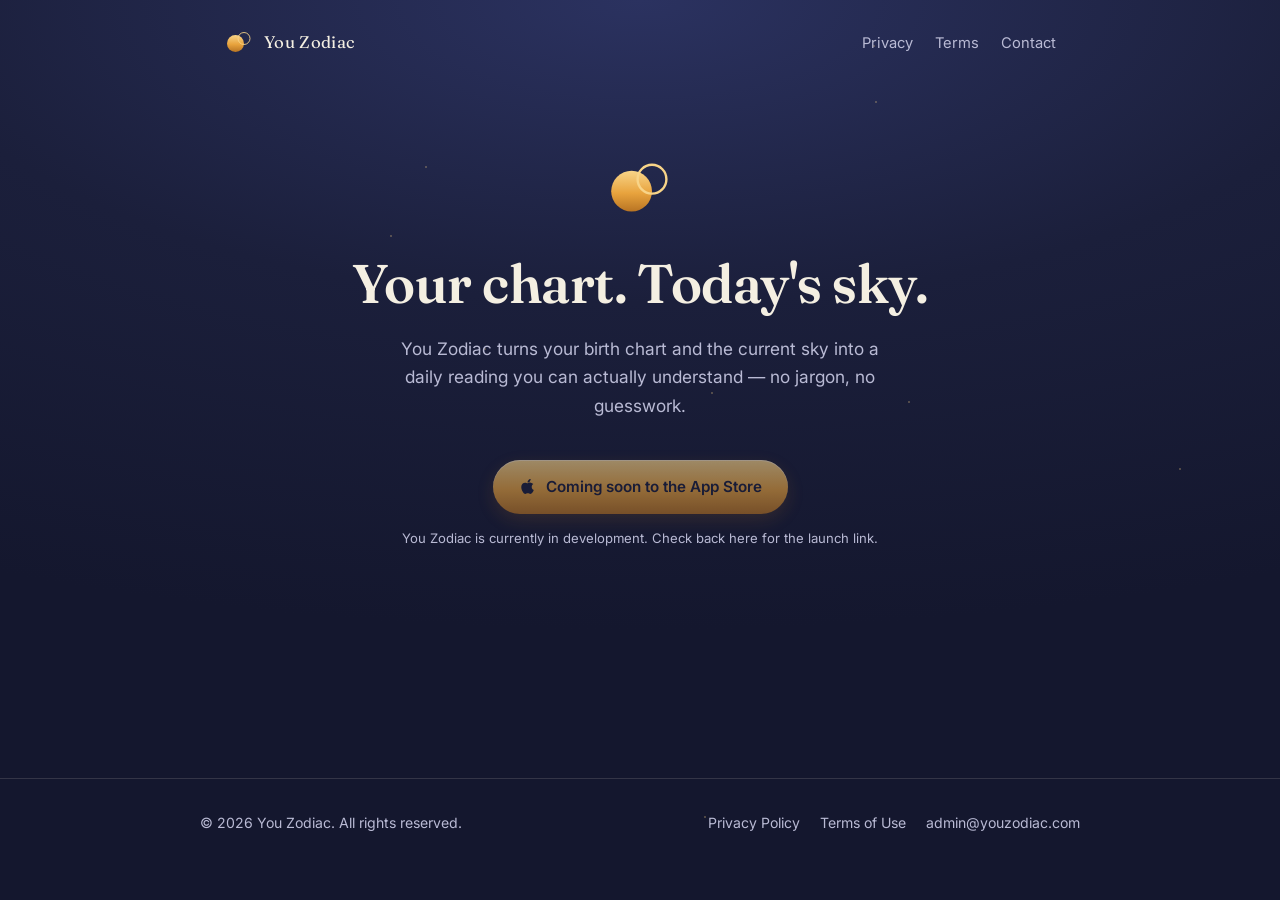
==== index.html @ ca14d766 "Add files via upload" ====
<!DOCTYPE html>
<html lang="en">
<head>
<meta charset="UTF-8">
<meta name="viewport" content="width=device-width, initial-scale=1.0">
<title>You Zodiac — Your chart, your sky, every day</title>
<meta name="description" content="You Zodiac is a personal astrology app: your birth chart, today's sky, compatibility readings, and a plain-English astrology glossary — all in one place.">
<link rel="preconnect" href="https://fonts.googleapis.com">
<link rel="preconnect" href="https://fonts.gstatic.com" crossorigin>
<link href="https://fonts.googleapis.com/css2?family=Fraunces:opsz,wght@9..144,400;9..144,600;9..144,700&family=Inter:wght@400;500;600;700&display=swap" rel="stylesheet">
<style>
/* ============================================================
   YOU ZODIAC — shared site styles
   Midnight & Marigold theme, per approved app design tokens
   ============================================================ */

:root {
  --bg-top: #2B3260;
  --bg-mid: #1B1F3B;
  --bg-deep: #14172E;

  --gold-light: #F8D488;
  --gold-mid: #E8A33D;
  --gold-deep: #B87423;

  --ink: #F4EFE2;
  --ink-dim: #B9BAD4;
  --navy-on-gold: #1B1F3B;

  --hairline: rgba(244, 239, 226, 0.14);

  --font-display: 'Fraunces', 'Iowan Old Style', Georgia, serif;
  --font-body: 'Inter', -apple-system, BlinkMacSystemFont, sans-serif;

  --max-w: 880px;
}

* { box-sizing: border-box; }

html { scroll-behavior: smooth; }

body {
  margin: 0;
  background:
    radial-gradient(120% 70% at 50% 0%, var(--bg-top) 0%, var(--bg-mid) 48%, var(--bg-deep) 100%);
  background-attachment: fixed;
  color: var(--ink);
  font-family: var(--font-body);
  font-size: 17px;
  line-height: 1.65;
  -webkit-font-smoothing: antialiased;
  min-height: 100vh;
}

a { color: var(--gold-light); text-decoration: none; }
a:hover { color: var(--gold-mid); text-decoration: underline; }
a:focus-visible,
button:focus-visible {
  outline: 2px solid var(--gold-light);
  outline-offset: 3px;
  border-radius: 4px;
}

h1, h2, h3 {
  font-family: var(--font-display);
  font-weight: 600;
  color: var(--ink);
  letter-spacing: -0.01em;
}

/* ---------- starfield ---------- */
.starfield {
  position: fixed;
  inset: 0;
  overflow: hidden;
  pointer-events: none;
  z-index: 0;
}
.starfield span {
  position: absolute;
  width: 2px;
  height: 2px;
  border-radius: 50%;
  background: var(--gold-light);
  opacity: 0.35;
  animation: twinkle 5.5s ease-in-out infinite;
}
@keyframes twinkle {
  0%, 100% { opacity: 0.15; }
  50% { opacity: 0.75; }
}
@media (prefers-reduced-motion: reduce) {
  .starfield span { animation: none; opacity: 0.35; }
  html { scroll-behavior: auto; }
}

/* ---------- layout shell ---------- */
.wrap {
  position: relative;
  z-index: 1;
  max-width: var(--max-w);
  margin: 0 auto;
  padding: 0 24px;
}

header.site-header {
  position: relative;
  z-index: 1;
  display: flex;
  align-items: center;
  justify-content: space-between;
  max-width: var(--max-w);
  margin: 0 auto;
  padding: 28px 24px 0;
}

.brand-mark { display: flex; align-items: center; gap: 10px; }
.brand-mark svg { display: block; }
.brand-wordmark {
  font-family: var(--font-display);
  font-size: 1.05rem;
  letter-spacing: 0.02em;
  color: var(--ink);
}

nav.top-nav { display: flex; gap: 22px; font-size: 0.92rem; }
nav.top-nav a { color: var(--ink-dim); }
nav.top-nav a:hover { color: var(--gold-light); }

/* ---------- footer ---------- */
footer.site-footer {
  position: relative;
  z-index: 1;
  border-top: 1px solid var(--hairline);
  margin-top: 96px;
  padding: 32px 24px 48px;
}
.footer-inner {
  max-width: var(--max-w);
  margin: 0 auto;
  display: flex;
  flex-wrap: wrap;
  gap: 16px 28px;
  align-items: center;
  justify-content: space-between;
  color: var(--ink-dim);
  font-size: 0.88rem;
}
.footer-links { display: flex; gap: 20px; flex-wrap: wrap; }
.footer-links a { color: var(--ink-dim); }
.footer-links a:hover { color: var(--gold-light); }

/* ---------- buttons ---------- */
.btn-gold {
  display: inline-flex;
  align-items: center;
  gap: 10px;
  padding: 14px 26px;
  border-radius: 999px;
  font-family: var(--font-body);
  font-weight: 600;
  font-size: 0.95rem;
  color: var(--navy-on-gold);
  background: linear-gradient(180deg, var(--gold-light) 0%, var(--gold-mid) 55%, var(--gold-deep) 100%);
  box-shadow:
    inset 0 1px 0 rgba(255,255,255,0.45),
    0 6px 18px rgba(184, 116, 35, 0.28);
  text-decoration: none;
}
.btn-gold:hover { text-decoration: none; filter: brightness(1.04); }
.btn-gold[aria-disabled="true"] {
  opacity: 0.6;
  cursor: default;
  pointer-events: none;
}
.btn-gold .sub {
  font-weight: 400;
  opacity: 0.85;
  font-size: 0.82em;
}

/* ---------- legal page layout ---------- */
main.legal {
  position: relative;
  z-index: 1;
  max-width: var(--max-w);
  margin: 0 auto;
  padding: 56px 24px 40px;
}
.legal .eyebrow {
  text-transform: uppercase;
  letter-spacing: 0.14em;
  font-size: 0.78rem;
  color: var(--gold-light);
  margin-bottom: 14px;
}
.legal h1 { font-size: clamp(1.9rem, 4vw, 2.5rem); margin: 0 0 8px; }
.legal .updated { color: var(--ink-dim); font-size: 0.9rem; margin-bottom: 44px; }
.legal section { margin-bottom: 36px; }
.legal h2 {
  font-size: 1.15rem;
  display: flex;
  gap: 12px;
  align-items: baseline;
  margin-bottom: 12px;
}
.legal h2 .num {
  font-family: var(--font-body);
  color: var(--gold-mid);
  font-weight: 700;
  font-size: 0.95rem;
}
.legal p, .legal li { color: var(--ink); }
.legal p { margin: 0 0 14px; }
.legal ul { padding-left: 20px; margin: 0 0 14px; }
.legal li { margin-bottom: 8px; }
.legal a.inline { text-decoration: underline; }
.legal-note {
  border: 1px solid var(--hairline);
  border-radius: 12px;
  padding: 18px 20px;
  background: rgba(244, 239, 226, 0.03);
  font-size: 0.92rem;
  color: var(--ink-dim);
}

@media (max-width: 560px) {
  nav.top-nav { gap: 14px; font-size: 0.85rem; }
  header.site-header { padding-top: 22px; }
}

</style>
</head>
<body>

<div class="starfield" aria-hidden="true" id="starfield"></div>

<header class="site-header">
  <div class="brand-mark">
    <svg width="30" height="30" viewBox="0 0 120 120" aria-hidden="true">
      <circle cx="46" cy="62" r="34" fill="url(#gGoldHeader)"/>
      <circle cx="80" cy="42" r="24" fill="none" stroke="#F8D488" stroke-width="3.5"/>
      <defs>
        <linearGradient id="gGoldHeader" x1="0" y1="0" x2="0" y2="1">
          <stop offset="0%" stop-color="#F8D488"/>
          <stop offset="55%" stop-color="#E8A33D"/>
          <stop offset="100%" stop-color="#B87423"/>
        </linearGradient>
      </defs>
    </svg>
    <span class="brand-wordmark">You Zodiac</span>
  </div>
  <nav class="top-nav" aria-label="Primary">
    <a href="privacy.html">Privacy</a>
    <a href="terms.html">Terms</a>
    <a href="#contact">Contact</a>
  </nav>
</header>

<main>
  <section class="wrap" style="padding-top: 96px; padding-bottom: 120px; text-align: center;">
    <div class="eyebrow-mark" aria-hidden="true" style="margin-bottom: 28px; display:flex; justify-content:center;">
      <svg width="72" height="72" viewBox="0 0 120 120">
        <circle cx="46" cy="62" r="34" fill="url(#gGoldHero)"/>
        <circle cx="80" cy="42" r="24" fill="none" stroke="#F8D488" stroke-width="4"/>
        <defs>
          <linearGradient id="gGoldHero" x1="0" y1="0" x2="0" y2="1">
            <stop offset="0%" stop-color="#F8D488"/>
            <stop offset="55%" stop-color="#E8A33D"/>
            <stop offset="100%" stop-color="#B87423"/>
          </linearGradient>
        </defs>
      </svg>
    </div>

    <h1 style="font-size: clamp(2.2rem, 6vw, 3.4rem); line-height: 1.12; max-width: 720px; margin: 0 auto 20px;">
      Your chart. Today's sky.
    </h1>
    <p style="max-width: 520px; margin: 0 auto 40px; color: var(--ink-dim); font-size: 1.08rem;">
      You Zodiac turns your birth chart and the current sky into a daily
      reading you can actually understand — no jargon, no guesswork.
    </p>

    <a class="btn-gold" href="#" aria-disabled="true" onclick="return false;">
      <svg width="17" height="17" viewBox="0 0 384 512" aria-hidden="true" fill="var(--navy-on-gold)">
        <path d="M318.7 268.7c-.2-36.7 16.4-64.4 50-84.8-18.8-26.9-47.2-41.7-84.7-44.6-35.5-2.8-74.3 20.7-88.5 20.7-15 0-49.4-19.7-76.4-19.7C63.3 141 4 184.8 4 273.5q0 39.3 14.4 81.2c12.8 36.7 59 126.7 107.2 125.2 25.2-.6 43-17.9 75.8-17.9 31.8 0 48.3 17.9 76.4 17.9 48.6-.7 90.4-82.5 102.6-119.3-65.2-30.7-61.7-90-61.7-91.9zm-56.6-164.2c27.3-32.4 24.8-61.9 24-72.5-24.1 1.4-52 16.4-67.9 34.9-17.5 19.8-27.8 44.3-25.6 71.9 26.1 2 49.9-11.4 69.5-34.3z"/>
      </svg>
      <span>
        Coming soon to the App Store
      </span>
    </a>
    <p style="color: var(--ink-dim); font-size: 0.82rem; margin-top: 14px;">
      You Zodiac is currently in development. Check back here for the launch link.
    </p>
  </section>

</main>

<footer class="site-footer" id="contact">
  <div class="footer-inner">
    <span>© 2026 You Zodiac. All rights reserved.</span>
    <div class="footer-links">
      <a href="privacy.html">Privacy Policy</a>
      <a href="terms.html">Terms of Use</a>
      <a href="mailto:admin@youzodiac.com">admin@youzodiac.com</a>
    </div>
  </div>
</footer>

<script>
  // Gentle starfield — respects prefers-reduced-motion via CSS
  var field = document.getElementById('starfield');
  var count = 9;
  for (var i = 0; i < count; i++) {
    var s = document.createElement('span');
    s.style.top = (Math.random() * 90 + 2) + '%';
    s.style.left = (Math.random() * 96 + 2) + '%';
    s.style.animationDelay = (Math.random() * 5) + 's';
    field.appendChild(s);
  }
</script>

</body>
</html>
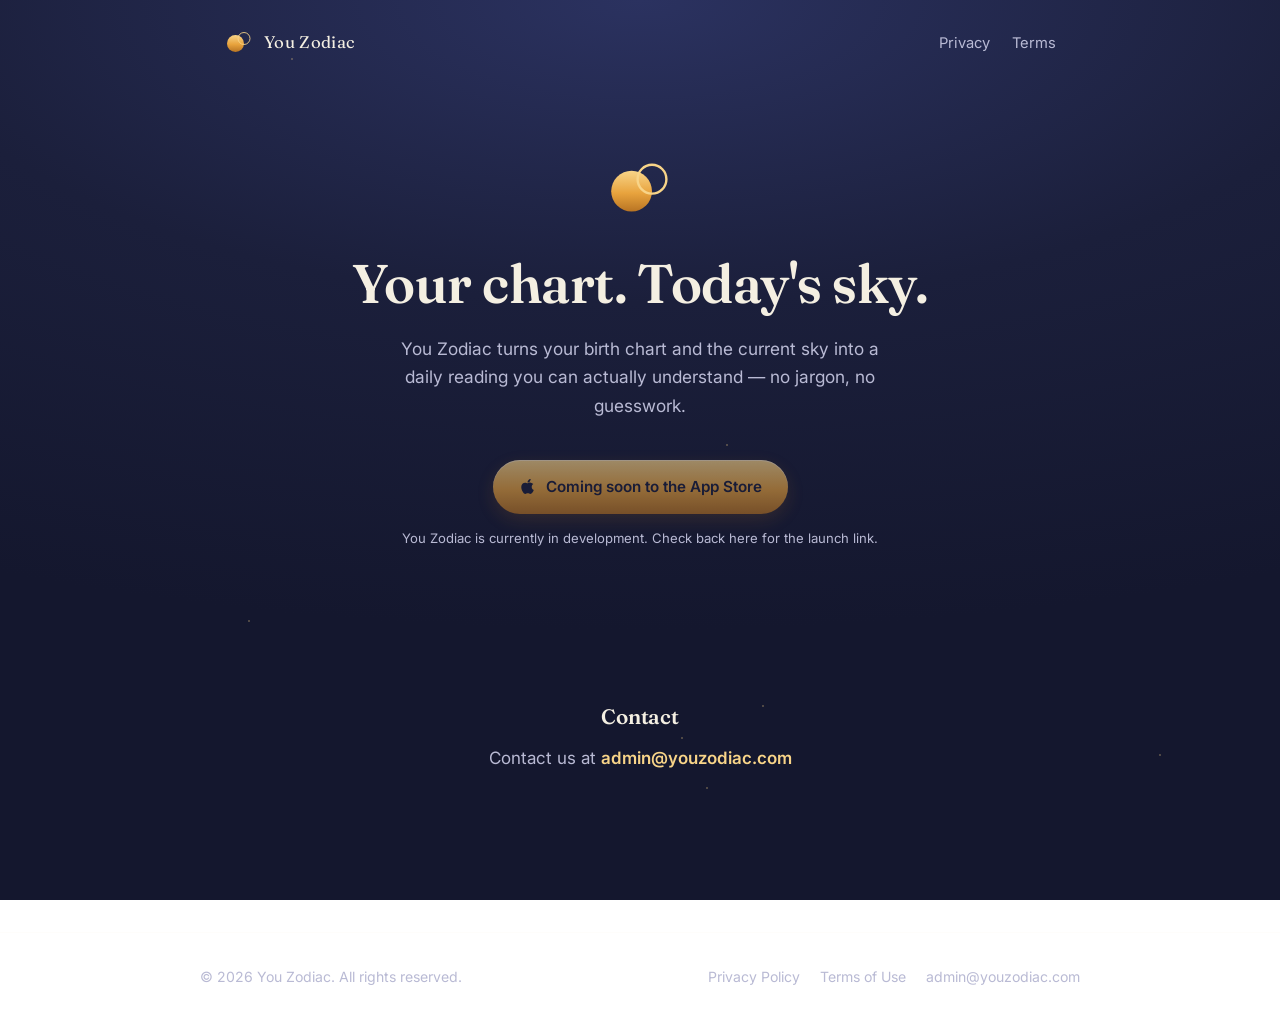
==== commit 16dcf197: "Add files via upload added correct index file this time, with updated contact us section" ====
--- a/index.html
+++ b/index.html
@@ -253,7 +253,6 @@
   <nav class="top-nav" aria-label="Primary">
     <a href="privacy.html">Privacy</a>
     <a href="terms.html">Terms</a>
-    <a href="#contact">Contact</a>
   </nav>
 </header>
 
@@ -294,9 +293,17 @@
     </p>
   </section>
 
+  <section class="wrap" id="contact" style="padding-bottom: 64px; text-align: center; scroll-margin-top: 40px;">
+    <h2 style="font-size: 1.3rem; margin-bottom: 10px;">Contact</h2>
+    <p style="color: var(--ink-dim); max-width: 420px; margin: 0 auto;">
+      Contact us at
+      <a href="mailto:admin@youzodiac.com" style="font-weight:600;">admin@youzodiac.com</a>
+    </p>
+  </section>
+
 </main>
 
-<footer class="site-footer" id="contact">
+<footer class="site-footer">
   <div class="footer-inner">
     <span>© 2026 You Zodiac. All rights reserved.</span>
     <div class="footer-links">
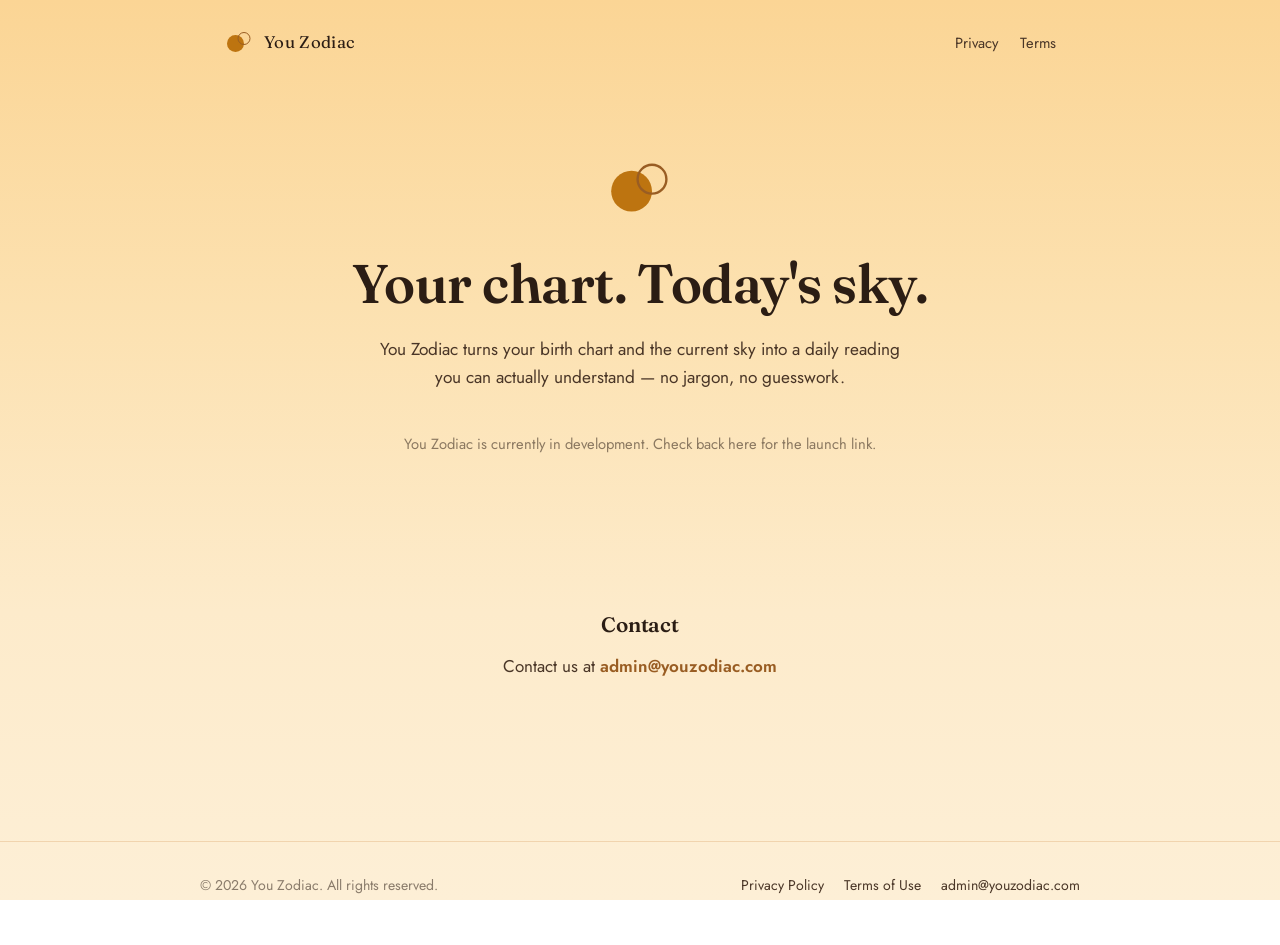
==== commit d3cf07bc: "Rebrand site to Golden Hour: shared stylesheet, flat mark, favicon, remove starfield and App Store b" ====
--- a/index.html
+++ b/index.html
@@ -5,248 +5,20 @@
 <meta name="viewport" content="width=device-width, initial-scale=1.0">
 <title>You Zodiac — Your chart, your sky, every day</title>
 <meta name="description" content="You Zodiac is a personal astrology app: your birth chart, today's sky, compatibility readings, and a plain-English astrology glossary — all in one place.">
+<meta name="theme-color" content="#FBD595">
+<link rel="icon" type="image/png" href="assets/favicon.png">
 <link rel="preconnect" href="https://fonts.googleapis.com">
 <link rel="preconnect" href="https://fonts.gstatic.com" crossorigin>
-<link href="https://fonts.googleapis.com/css2?family=Fraunces:opsz,wght@9..144,400;9..144,600;9..144,700&family=Inter:wght@400;500;600;700&display=swap" rel="stylesheet">
-<style>
-/* ============================================================
-   YOU ZODIAC — shared site styles
-   Midnight & Marigold theme, per approved app design tokens
-   ============================================================ */
-
-:root {
-  --bg-top: #2B3260;
-  --bg-mid: #1B1F3B;
-  --bg-deep: #14172E;
-
-  --gold-light: #F8D488;
-  --gold-mid: #E8A33D;
-  --gold-deep: #B87423;
-
-  --ink: #F4EFE2;
-  --ink-dim: #B9BAD4;
-  --navy-on-gold: #1B1F3B;
-
-  --hairline: rgba(244, 239, 226, 0.14);
-
-  --font-display: 'Fraunces', 'Iowan Old Style', Georgia, serif;
-  --font-body: 'Inter', -apple-system, BlinkMacSystemFont, sans-serif;
-
-  --max-w: 880px;
-}
-
-* { box-sizing: border-box; }
-
-html { scroll-behavior: smooth; }
-
-body {
-  margin: 0;
-  background:
-    radial-gradient(120% 70% at 50% 0%, var(--bg-top) 0%, var(--bg-mid) 48%, var(--bg-deep) 100%);
-  background-attachment: fixed;
-  color: var(--ink);
-  font-family: var(--font-body);
-  font-size: 17px;
-  line-height: 1.65;
-  -webkit-font-smoothing: antialiased;
-  min-height: 100vh;
-}
-
-a { color: var(--gold-light); text-decoration: none; }
-a:hover { color: var(--gold-mid); text-decoration: underline; }
-a:focus-visible,
-button:focus-visible {
-  outline: 2px solid var(--gold-light);
-  outline-offset: 3px;
-  border-radius: 4px;
-}
-
-h1, h2, h3 {
-  font-family: var(--font-display);
-  font-weight: 600;
-  color: var(--ink);
-  letter-spacing: -0.01em;
-}
-
-/* ---------- starfield ---------- */
-.starfield {
-  position: fixed;
-  inset: 0;
-  overflow: hidden;
-  pointer-events: none;
-  z-index: 0;
-}
-.starfield span {
-  position: absolute;
-  width: 2px;
-  height: 2px;
-  border-radius: 50%;
-  background: var(--gold-light);
-  opacity: 0.35;
-  animation: twinkle 5.5s ease-in-out infinite;
-}
-@keyframes twinkle {
-  0%, 100% { opacity: 0.15; }
-  50% { opacity: 0.75; }
-}
-@media (prefers-reduced-motion: reduce) {
-  .starfield span { animation: none; opacity: 0.35; }
-  html { scroll-behavior: auto; }
-}
-
-/* ---------- layout shell ---------- */
-.wrap {
-  position: relative;
-  z-index: 1;
-  max-width: var(--max-w);
-  margin: 0 auto;
-  padding: 0 24px;
-}
-
-header.site-header {
-  position: relative;
-  z-index: 1;
-  display: flex;
-  align-items: center;
-  justify-content: space-between;
-  max-width: var(--max-w);
-  margin: 0 auto;
-  padding: 28px 24px 0;
-}
-
-.brand-mark { display: flex; align-items: center; gap: 10px; }
-.brand-mark svg { display: block; }
-.brand-wordmark {
-  font-family: var(--font-display);
-  font-size: 1.05rem;
-  letter-spacing: 0.02em;
-  color: var(--ink);
-}
-
-nav.top-nav { display: flex; gap: 22px; font-size: 0.92rem; }
-nav.top-nav a { color: var(--ink-dim); }
-nav.top-nav a:hover { color: var(--gold-light); }
-
-/* ---------- footer ---------- */
-footer.site-footer {
-  position: relative;
-  z-index: 1;
-  border-top: 1px solid var(--hairline);
-  margin-top: 96px;
-  padding: 32px 24px 48px;
-}
-.footer-inner {
-  max-width: var(--max-w);
-  margin: 0 auto;
-  display: flex;
-  flex-wrap: wrap;
-  gap: 16px 28px;
-  align-items: center;
-  justify-content: space-between;
-  color: var(--ink-dim);
-  font-size: 0.88rem;
-}
-.footer-links { display: flex; gap: 20px; flex-wrap: wrap; }
-.footer-links a { color: var(--ink-dim); }
-.footer-links a:hover { color: var(--gold-light); }
-
-/* ---------- buttons ---------- */
-.btn-gold {
-  display: inline-flex;
-  align-items: center;
-  gap: 10px;
-  padding: 14px 26px;
-  border-radius: 999px;
-  font-family: var(--font-body);
-  font-weight: 600;
-  font-size: 0.95rem;
-  color: var(--navy-on-gold);
-  background: linear-gradient(180deg, var(--gold-light) 0%, var(--gold-mid) 55%, var(--gold-deep) 100%);
-  box-shadow:
-    inset 0 1px 0 rgba(255,255,255,0.45),
-    0 6px 18px rgba(184, 116, 35, 0.28);
-  text-decoration: none;
-}
-.btn-gold:hover { text-decoration: none; filter: brightness(1.04); }
-.btn-gold[aria-disabled="true"] {
-  opacity: 0.6;
-  cursor: default;
-  pointer-events: none;
-}
-.btn-gold .sub {
-  font-weight: 400;
-  opacity: 0.85;
-  font-size: 0.82em;
-}
-
-/* ---------- legal page layout ---------- */
-main.legal {
-  position: relative;
-  z-index: 1;
-  max-width: var(--max-w);
-  margin: 0 auto;
-  padding: 56px 24px 40px;
-}
-.legal .eyebrow {
-  text-transform: uppercase;
-  letter-spacing: 0.14em;
-  font-size: 0.78rem;
-  color: var(--gold-light);
-  margin-bottom: 14px;
-}
-.legal h1 { font-size: clamp(1.9rem, 4vw, 2.5rem); margin: 0 0 8px; }
-.legal .updated { color: var(--ink-dim); font-size: 0.9rem; margin-bottom: 44px; }
-.legal section { margin-bottom: 36px; }
-.legal h2 {
-  font-size: 1.15rem;
-  display: flex;
-  gap: 12px;
-  align-items: baseline;
-  margin-bottom: 12px;
-}
-.legal h2 .num {
-  font-family: var(--font-body);
-  color: var(--gold-mid);
-  font-weight: 700;
-  font-size: 0.95rem;
-}
-.legal p, .legal li { color: var(--ink); }
-.legal p { margin: 0 0 14px; }
-.legal ul { padding-left: 20px; margin: 0 0 14px; }
-.legal li { margin-bottom: 8px; }
-.legal a.inline { text-decoration: underline; }
-.legal-note {
-  border: 1px solid var(--hairline);
-  border-radius: 12px;
-  padding: 18px 20px;
-  background: rgba(244, 239, 226, 0.03);
-  font-size: 0.92rem;
-  color: var(--ink-dim);
-}
-
-@media (max-width: 560px) {
-  nav.top-nav { gap: 14px; font-size: 0.85rem; }
-  header.site-header { padding-top: 22px; }
-}
-
-</style>
+<link href="https://fonts.googleapis.com/css2?family=Fraunces:ital,opsz,wght@0,9..144,400;0,9..144,600;0,9..144,700;1,9..144,400&family=Jost:wght@400;500;600&display=swap" rel="stylesheet">
+<link rel="stylesheet" href="golden-hour.css">
 </head>
 <body>
-
-<div class="starfield" aria-hidden="true" id="starfield"></div>
 
 <header class="site-header">
   <div class="brand-mark">
     <svg width="30" height="30" viewBox="0 0 120 120" aria-hidden="true">
-      <circle cx="46" cy="62" r="34" fill="url(#gGoldHeader)"/>
-      <circle cx="80" cy="42" r="24" fill="none" stroke="#F8D488" stroke-width="3.5"/>
-      <defs>
-        <linearGradient id="gGoldHeader" x1="0" y1="0" x2="0" y2="1">
-          <stop offset="0%" stop-color="#F8D488"/>
-          <stop offset="55%" stop-color="#E8A33D"/>
-          <stop offset="100%" stop-color="#B87423"/>
-        </linearGradient>
-      </defs>
+      <circle cx="46" cy="62" r="34" fill="#BD7410"/>
+      <circle cx="80" cy="42" r="24" fill="none" stroke="#995D23" stroke-width="4"/>
     </svg>
     <span class="brand-wordmark">You Zodiac</span>
   </div>
@@ -258,46 +30,31 @@
 
 <main>
   <section class="wrap" style="padding-top: 96px; padding-bottom: 120px; text-align: center;">
-    <div class="eyebrow-mark" aria-hidden="true" style="margin-bottom: 28px; display:flex; justify-content:center;">
+    <div aria-hidden="true" style="margin-bottom: 28px; display: flex; justify-content: center;">
       <svg width="72" height="72" viewBox="0 0 120 120">
-        <circle cx="46" cy="62" r="34" fill="url(#gGoldHero)"/>
-        <circle cx="80" cy="42" r="24" fill="none" stroke="#F8D488" stroke-width="4"/>
-        <defs>
-          <linearGradient id="gGoldHero" x1="0" y1="0" x2="0" y2="1">
-            <stop offset="0%" stop-color="#F8D488"/>
-            <stop offset="55%" stop-color="#E8A33D"/>
-            <stop offset="100%" stop-color="#B87423"/>
-          </linearGradient>
-        </defs>
+        <circle cx="46" cy="62" r="34" fill="#BD7410"/>
+        <circle cx="80" cy="42" r="24" fill="none" stroke="#995D23" stroke-width="4"/>
       </svg>
     </div>
 
     <h1 style="font-size: clamp(2.2rem, 6vw, 3.4rem); line-height: 1.12; max-width: 720px; margin: 0 auto 20px;">
       Your chart. Today's sky.
     </h1>
-    <p style="max-width: 520px; margin: 0 auto 40px; color: var(--ink-dim); font-size: 1.08rem;">
+    <p style="max-width: 520px; margin: 0 auto 40px; color: var(--ink-soft); font-size: 1.08rem;">
       You Zodiac turns your birth chart and the current sky into a daily
       reading you can actually understand — no jargon, no guesswork.
     </p>
 
-    <a class="btn-gold" href="#" aria-disabled="true" onclick="return false;">
-      <svg width="17" height="17" viewBox="0 0 384 512" aria-hidden="true" fill="var(--navy-on-gold)">
-        <path d="M318.7 268.7c-.2-36.7 16.4-64.4 50-84.8-18.8-26.9-47.2-41.7-84.7-44.6-35.5-2.8-74.3 20.7-88.5 20.7-15 0-49.4-19.7-76.4-19.7C63.3 141 4 184.8 4 273.5q0 39.3 14.4 81.2c12.8 36.7 59 126.7 107.2 125.2 25.2-.6 43-17.9 75.8-17.9 31.8 0 48.3 17.9 76.4 17.9 48.6-.7 90.4-82.5 102.6-119.3-65.2-30.7-61.7-90-61.7-91.9zm-56.6-164.2c27.3-32.4 24.8-61.9 24-72.5-24.1 1.4-52 16.4-67.9 34.9-17.5 19.8-27.8 44.3-25.6 71.9 26.1 2 49.9-11.4 69.5-34.3z"/>
-      </svg>
-      <span>
-        Coming soon to the App Store
-      </span>
-    </a>
-    <p style="color: var(--ink-dim); font-size: 0.82rem; margin-top: 14px;">
+    <p style="color: var(--ink-muted); font-size: 0.92rem;">
       You Zodiac is currently in development. Check back here for the launch link.
     </p>
   </section>
 
   <section class="wrap" id="contact" style="padding-bottom: 64px; text-align: center; scroll-margin-top: 40px;">
     <h2 style="font-size: 1.3rem; margin-bottom: 10px;">Contact</h2>
-    <p style="color: var(--ink-dim); max-width: 420px; margin: 0 auto;">
+    <p style="color: var(--ink-soft); max-width: 420px; margin: 0 auto;">
       Contact us at
-      <a href="mailto:admin@youzodiac.com" style="font-weight:600;">admin@youzodiac.com</a>
+      <a href="mailto:admin@youzodiac.com" style="font-weight: 600;">admin@youzodiac.com</a>
     </p>
   </section>
 
@@ -314,18 +71,5 @@
   </div>
 </footer>
 
-<script>
-  // Gentle starfield — respects prefers-reduced-motion via CSS
-  var field = document.getElementById('starfield');
-  var count = 9;
-  for (var i = 0; i < count; i++) {
-    var s = document.createElement('span');
-    s.style.top = (Math.random() * 90 + 2) + '%';
-    s.style.left = (Math.random() * 96 + 2) + '%';
-    s.style.animationDelay = (Math.random() * 5) + 's';
-    field.appendChild(s);
-  }
-</script>
-
 </body>
-</html>
+</html>
--- a/golden-hour.css
+++ b/golden-hour.css
@@ -0,0 +1,225 @@
+/* ============================================================
+   YOU ZODIAC — shared site styles
+   Golden Hour visual system
+   Canonical tokens: app repo src/constants/celestialTheme.js
+   ============================================================ */
+
+:root {
+  /* Wash, top → bottom */
+  --wash-honey:   #FBD595;
+  --wash-apricot: #FCE1B0;
+  --wash-peach:   #FDEBCB;
+  --wash-cream:   #FDEFD6;
+
+  /* Panels */
+  --panel:        rgba(253, 244, 229, 0.82);
+  --panel-solid:  #FDF3E4;
+
+  /* Hairlines */
+  --hairline:        rgba(196, 120, 40, 0.22);
+  --hairline-strong: rgba(196, 120, 40, 0.38);
+
+  /* Ochre — glyphs, icons, line-work */
+  --ochre:      #BD7410;
+  --ochre-soft: #D0955A;
+  --ochre-deep: #995D23;
+
+  /* Crimson — one key interaction per page, no more */
+  --crimson: #BB0A18;
+
+  /* Ink */
+  --ink:       #2B1D14;
+  --ink-soft:  #4A3627;
+  --ink-muted: rgba(43, 29, 20, 0.55);
+
+  --font-display: 'Fraunces', 'Iowan Old Style', Georgia, serif;
+  --font-body: 'Jost', -apple-system, BlinkMacSystemFont, sans-serif;
+
+  --max-w: 880px;
+}
+
+* { box-sizing: border-box; }
+
+html { scroll-behavior: smooth; }
+@media (prefers-reduced-motion: reduce) {
+  html { scroll-behavior: auto; }
+}
+
+body {
+  margin: 0;
+  background: linear-gradient(180deg,
+    var(--wash-honey) 0%,
+    var(--wash-apricot) 34%,
+    var(--wash-peach) 68%,
+    var(--wash-cream) 100%);
+  background-attachment: fixed;
+  color: var(--ink);
+  font-family: var(--font-body);
+  font-size: 17px;
+  line-height: 1.65;
+  -webkit-font-smoothing: antialiased;
+  min-height: 100vh;
+}
+
+a { color: var(--ochre-deep); text-decoration: none; }
+a:hover { color: var(--ochre); text-decoration: underline; }
+a:focus-visible,
+button:focus-visible {
+  outline: 2px solid var(--ochre);
+  outline-offset: 3px;
+  border-radius: 4px;
+}
+
+/* The single most important interaction on a page */
+a.primary-action { color: var(--crimson); font-weight: 500; }
+a.primary-action:hover { color: var(--crimson); }
+
+h1, h2, h3 {
+  font-family: var(--font-display);
+  font-weight: 600;
+  color: var(--ink);
+  letter-spacing: -0.01em;
+}
+
+.descriptor {
+  font-family: var(--font-display);
+  font-style: italic;
+  font-weight: 400;
+  color: var(--ink-soft);
+}
+
+/* ---------- layout shell ---------- */
+.wrap {
+  position: relative;
+  max-width: var(--max-w);
+  margin: 0 auto;
+  padding: 0 24px;
+}
+
+header.site-header {
+  display: flex;
+  align-items: center;
+  justify-content: space-between;
+  max-width: var(--max-w);
+  margin: 0 auto;
+  padding: 28px 24px 0;
+}
+
+.brand-mark { display: flex; align-items: center; gap: 10px; }
+.brand-mark img { display: block; width: 30px; height: 30px; }
+.brand-wordmark {
+  font-family: var(--font-display);
+  font-size: 1.05rem;
+  letter-spacing: 0.02em;
+  color: var(--ink);
+}
+
+nav.top-nav { display: flex; gap: 22px; font-size: 0.92rem; }
+nav.top-nav a { color: var(--ink-soft); }
+nav.top-nav a:hover { color: var(--ochre); }
+
+/* ---------- section labels: small caps + hairline rule ---------- */
+.eyebrow {
+  text-transform: uppercase;
+  letter-spacing: 0.14em;
+  font-size: 0.78rem;
+  color: var(--ochre-deep);
+  display: flex;
+  align-items: center;
+  gap: 14px;
+  margin-bottom: 14px;
+}
+.eyebrow::after {
+  content: "";
+  flex: 1;
+  height: 1px;
+  background: var(--hairline);
+}
+
+/* ---------- panels ---------- */
+.panel {
+  background: var(--panel);
+  border: 1px solid var(--hairline);
+  border-radius: 16px;
+  padding: 28px 32px;
+}
+
+/* ---------- footer ---------- */
+footer.site-footer {
+  border-top: 1px solid var(--hairline);
+  margin-top: 96px;
+  padding: 32px 24px 48px;
+}
+.footer-inner {
+  max-width: var(--max-w);
+  margin: 0 auto;
+  display: flex;
+  flex-wrap: wrap;
+  gap: 16px 28px;
+  align-items: center;
+  justify-content: space-between;
+  color: var(--ink-muted);
+  font-size: 0.88rem;
+}
+.footer-links { display: flex; gap: 20px; flex-wrap: wrap; }
+.footer-links a { color: var(--ink-soft); }
+.footer-links a:hover { color: var(--ochre); }
+
+/* ---------- buttons: flat matte, no gradients ---------- */
+.btn {
+  display: inline-flex;
+  align-items: center;
+  gap: 10px;
+  padding: 14px 26px;
+  border-radius: 999px;
+  font-family: var(--font-body);
+  font-weight: 500;
+  font-size: 0.95rem;
+  color: var(--ochre-deep);
+  background: var(--panel-solid);
+  border: 1px solid var(--hairline-strong);
+  text-decoration: none;
+}
+.btn:hover { text-decoration: none; border-color: var(--ochre); color: var(--ochre); }
+.btn[aria-disabled="true"] { opacity: 0.6; cursor: default; pointer-events: none; }
+
+/* ---------- legal page layout ---------- */
+main.legal {
+  max-width: var(--max-w);
+  margin: 0 auto;
+  padding: 56px 24px 40px;
+}
+.legal h1 { font-size: clamp(1.9rem, 4vw, 2.5rem); margin: 0 0 8px; }
+.legal .updated { color: var(--ink-muted); font-size: 0.9rem; margin-bottom: 44px; }
+.legal section { margin-bottom: 36px; }
+.legal h2 {
+  font-size: 1.15rem;
+  display: flex;
+  gap: 12px;
+  align-items: baseline;
+  margin-bottom: 12px;
+}
+.legal h2 .num {
+  font-family: var(--font-body);
+  color: var(--ochre);
+  font-weight: 600;
+  font-size: 0.95rem;
+}
+.legal p, .legal li { color: var(--ink); }
+.legal p { margin: 0 0 14px; }
+.legal ul { padding-left: 20px; margin: 0 0 14px; }
+.legal li { margin-bottom: 8px; }
+.legal a.inline { text-decoration: underline; }
+.legal-note {
+  border: 1px solid var(--hairline);
+  border-radius: 12px;
+  padding: 18px 20px;
+  background: var(--panel);
+  font-size: 0.92rem;
+  color: var(--ink-soft);
+}
+
+@media (max-width: 560px) {
+  nav.top-nav { gap: 14px; font-size: 0.85rem; }
+  header.site-header { padding-top: 22px; }
+}
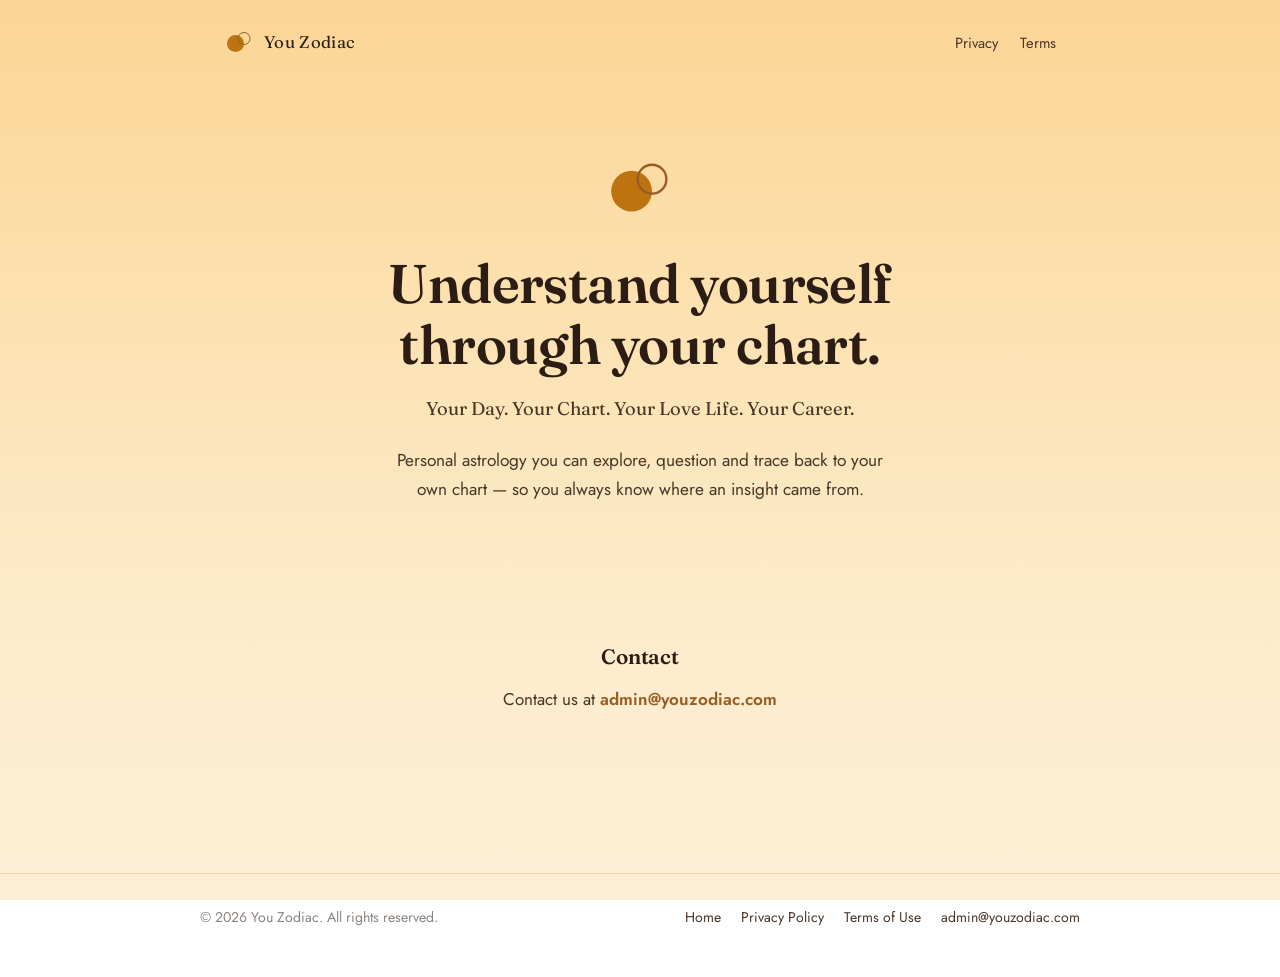
==== commit a59cd0b3: "Rebrand site to Golden Hour; homepage copy to strategic proposition" ====
--- a/index.html
+++ b/index.html
@@ -3,8 +3,8 @@
 <head>
 <meta charset="UTF-8">
 <meta name="viewport" content="width=device-width, initial-scale=1.0">
-<title>You Zodiac — Your chart, your sky, every day</title>
-<meta name="description" content="You Zodiac is a personal astrology app: your birth chart, today's sky, compatibility readings, and a plain-English astrology glossary — all in one place.">
+<title>You Zodiac — Understand yourself through your chart</title>
+<meta name="description" content="You Zodiac is personal astrology you can explore, understand and trace back to your own chart — your day, your relationships and your career.">
 <meta name="theme-color" content="#FBD595">
 <link rel="icon" type="image/png" href="assets/favicon.png">
 <link rel="preconnect" href="https://fonts.googleapis.com">
@@ -37,16 +37,15 @@
       </svg>
     </div>
 
-    <h1 style="font-size: clamp(2.2rem, 6vw, 3.4rem); line-height: 1.12; max-width: 720px; margin: 0 auto 20px;">
-      Your chart. Today's sky.
+    <h1 style="font-size: clamp(2.2rem, 6vw, 3.4rem); line-height: 1.12; max-width: 720px; margin: 0 auto 18px;">
+      Understand yourself<br>through your chart.
     </h1>
-    <p style="max-width: 520px; margin: 0 auto 40px; color: var(--ink-soft); font-size: 1.08rem;">
-      You Zodiac turns your birth chart and the current sky into a daily
-      reading you can actually understand — no jargon, no guesswork.
+    <p style="font-family: var(--font-display); font-size: 1.15rem; color: var(--ink-soft); margin: 0 auto 22px;">
+      Your Day. Your Chart. Your Love Life. Your Career.
     </p>
-
-    <p style="color: var(--ink-muted); font-size: 0.92rem;">
-      You Zodiac is currently in development. Check back here for the launch link.
+    <p style="max-width: 520px; margin: 0 auto; color: var(--ink-soft); font-size: 1.08rem;">
+      Personal astrology you can explore, question and trace back to your own
+      chart — so you always know where an insight came from.
     </p>
   </section>
 
@@ -64,6 +63,7 @@
   <div class="footer-inner">
     <span>© 2026 You Zodiac. All rights reserved.</span>
     <div class="footer-links">
+      <a href="index.html">Home</a>
       <a href="privacy.html">Privacy Policy</a>
       <a href="terms.html">Terms of Use</a>
       <a href="mailto:admin@youzodiac.com">admin@youzodiac.com</a>
